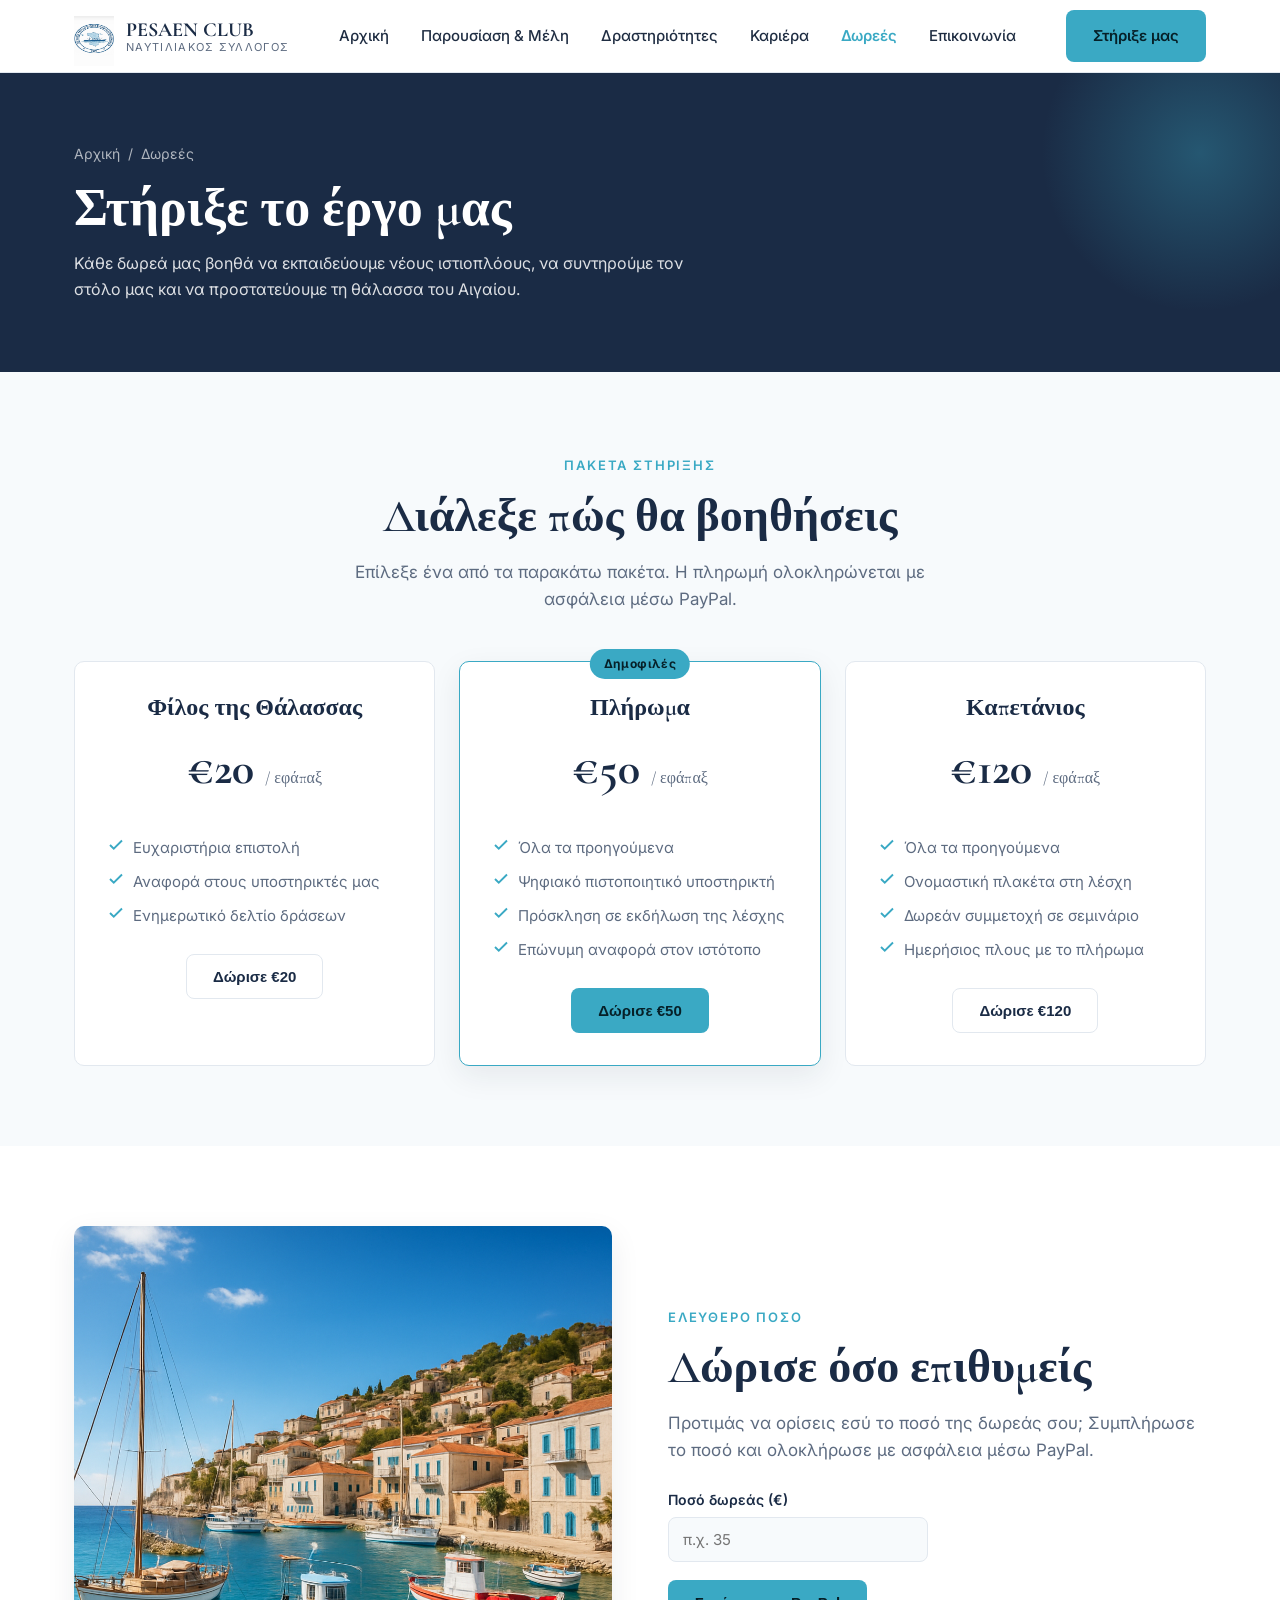
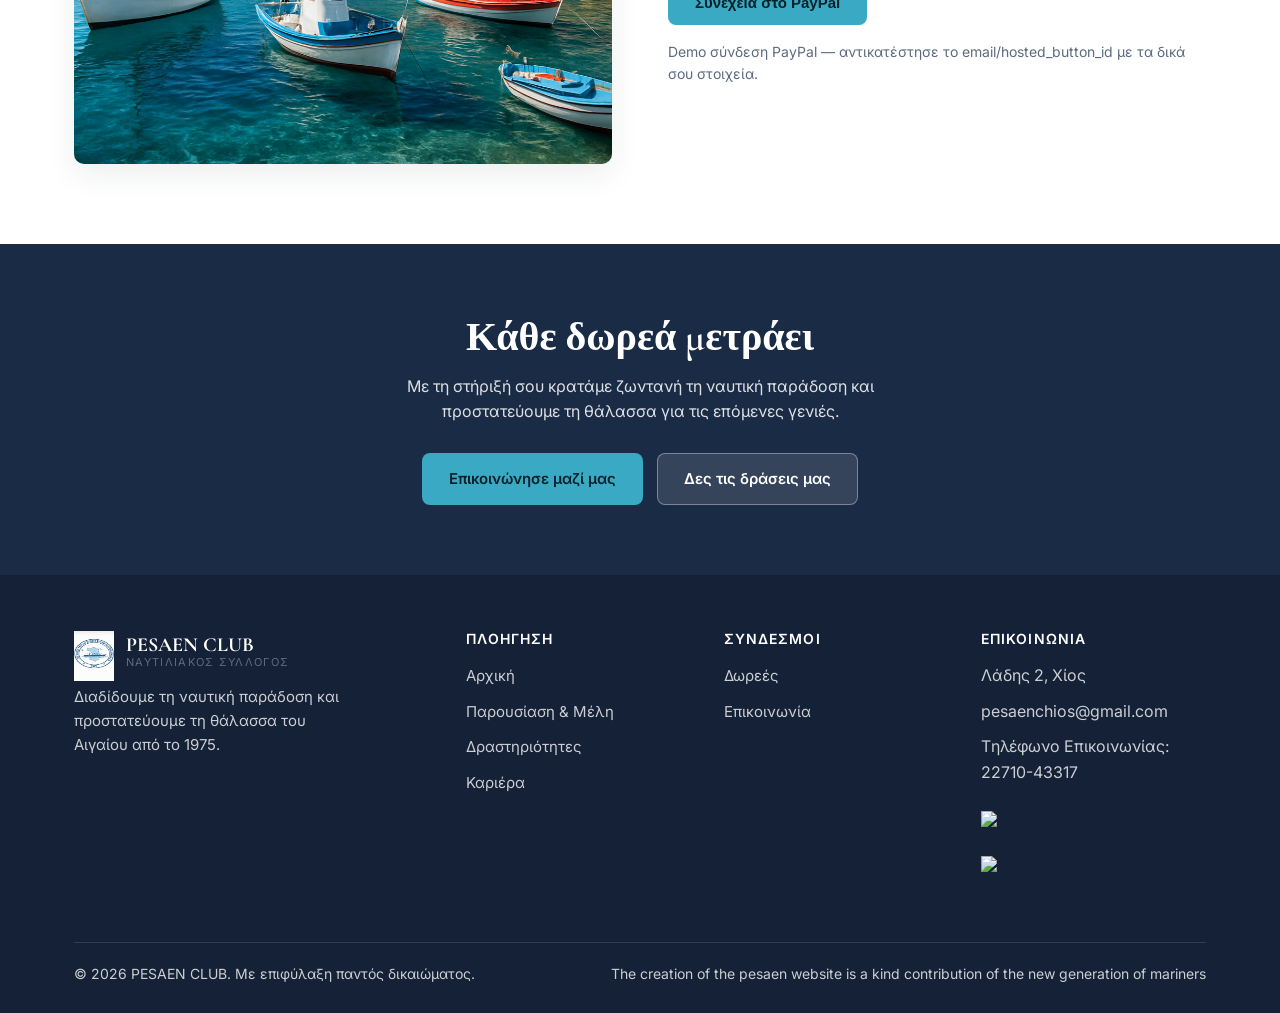
==== public/dorees.html @ 2e4c1d47 "1.0.0" ====
<!DOCTYPE html>
<html lang="el">
<head>
  <meta charset="UTF-8" />
  <meta name="viewport" content="width=device-width, initial-scale=1.0" />
  <title>Δωρεές — Pesaen Club</title>
  <link rel="stylesheet" href="css/styles.css" />
</head>
<body>

  <!-- HEADER -->
  <header class="site-header">
    <div class="container nav">
      <a class="brand" href="index.html">
        <span class="brand__mark"><img src="pesaenlogo.jpeg" width="70" height="50"></span>
        <span class="brand__text">
          <span class="brand__name">PESAEN CLUB</span>
          <span class="brand__sub">Ναυτιλιακός Σύλλογος</span>
        </span>
      </a>
      <ul class="nav__links">
        <li><a href="index.html">Αρχική</a></li>
        <li><a href="parousiasi.html">Παρουσίαση &amp; Μέλη</a></li>
        <li><a href="drastiriotites.html">Δραστηριότητες</a></li>
        <li><a href="kariera.html">Καριέρα</a></li>
        <li><a href="dorees.html" class="active">Δωρεές</a></li>
        <li><a href="epikoinonia.html">Επικοινωνία</a></li>
      </ul>
      <div class="nav__cta">
        <a href="dorees.html" class="btn btn--primary">Στήριξε μας</a>
        <button class="nav__toggle" aria-label="Μενού"><span></span></button>
      </div>
    </div>
  </header>

  <!-- PAGE HERO -->
  <section class="page-hero">
    <div class="container">
      <div class="breadcrumb"><a href="index.html">Αρχική</a> &nbsp;/&nbsp; Δωρεές</div>
      <h1>Στήριξε το έργο μας</h1>
      <p>Κάθε δωρεά μας βοηθά να εκπαιδεύουμε νέους ιστιοπλόους, να συντηρούμε τον στόλο μας και να προστατεύουμε τη θάλασσα του Αιγαίου.</p>
    </div>
  </section>

  <!-- TIERS -->
  <section class="section">
    <div class="container">
      <div class="text-center" style="margin-bottom:48px">
        <span class="eyebrow">Πακέτα στήριξης</span>
        <h2 class="section-title">Διάλεξε πώς θα βοηθήσεις</h2>
        <p class="section-lead center-block text-center">Επίλεξε ένα από τα παρακάτω πακέτα. Η πληρωμή ολοκληρώνεται με ασφάλεια μέσω PayPal.</p>
      </div>

      <div class="grid grid--3">
        <!-- Tier 1 -->
        <article class="tier">
          <h3>Φίλος της Θάλασσας</h3>
          <div class="tier__price">€20 <small>/ εφάπαξ</small></div>
          <ul>
            <li>
              <svg width="18" height="18" viewBox="0 0 24 24" fill="none" stroke="currentColor" stroke-width="2.5"><polyline points="20 6 9 17 4 12"/></svg>
              <span>Ευχαριστήρια επιστολή</span>
            </li>
            <li>
              <svg width="18" height="18" viewBox="0 0 24 24" fill="none" stroke="currentColor" stroke-width="2.5"><polyline points="20 6 9 17 4 12"/></svg>
              <span>Αναφορά στους υποστηρικτές μας</span>
            </li>
            <li>
              <svg width="18" height="18" viewBox="0 0 24 24" fill="none" stroke="currentColor" stroke-width="2.5"><polyline points="20 6 9 17 4 12"/></svg>
              <span>Ενημερωτικό δελτίο δράσεων</span>
            </li>
          </ul>
          <!-- PayPal demo button — αντικατέστησε το hosted_button_id με το δικό σου -->
          <form class="paypal-form" action="https://www.paypal.com/donate" method="post" target="_blank">
            <input type="hidden" name="business" value="DEMO@aegeanmarine.gr" />
            <input type="hidden" name="currency_code" value="EUR" />
            <input type="hidden" name="amount" value="20" />
            <input type="hidden" name="item_name" value="Δωρεά — Φίλος της Θάλασσας" />
            <button type="submit" class="btn btn--outline">Δώρισε €20</button>
          </form>
        </article>

        <!-- Tier 2 (featured) -->
        <article class="tier tier--featured">
          <h3>Πλήρωμα</h3>
          <div class="tier__price">€50 <small>/ εφάπαξ</small></div>
          <ul>
            <li>
              <svg width="18" height="18" viewBox="0 0 24 24" fill="none" stroke="currentColor" stroke-width="2.5"><polyline points="20 6 9 17 4 12"/></svg>
              <span>Όλα τα προηγούμενα</span>
            </li>
            <li>
              <svg width="18" height="18" viewBox="0 0 24 24" fill="none" stroke="currentColor" stroke-width="2.5"><polyline points="20 6 9 17 4 12"/></svg>
              <span>Ψηφιακό πιστοποιητικό υποστηρικτή</span>
            </li>
            <li>
              <svg width="18" height="18" viewBox="0 0 24 24" fill="none" stroke="currentColor" stroke-width="2.5"><polyline points="20 6 9 17 4 12"/></svg>
              <span>Πρόσκληση σε εκδήλωση της λέσχης</span>
            </li>
            <li>
              <svg width="18" height="18" viewBox="0 0 24 24" fill="none" stroke="currentColor" stroke-width="2.5"><polyline points="20 6 9 17 4 12"/></svg>
              <span>Επώνυμη αναφορά στον ιστότοπο</span>
            </li>
          </ul>
          <form class="paypal-form" action="https://www.paypal.com/donate" method="post" target="_blank">
            <input type="hidden" name="business" value="DEMO@aegeanmarine.gr" />
            <input type="hidden" name="currency_code" value="EUR" />
            <input type="hidden" name="amount" value="50" />
            <input type="hidden" name="item_name" value="Δωρεά — Πλήρωμα" />
            <button type="submit" class="btn btn--primary">Δώρισε €50</button>
          </form>
        </article>

        <!-- Tier 3 -->
        <article class="tier">
          <h3>Καπετάνιος</h3>
          <div class="tier__price">€120 <small>/ εφάπαξ</small></div>
          <ul>
            <li>
              <svg width="18" height="18" viewBox="0 0 24 24" fill="none" stroke="currentColor" stroke-width="2.5"><polyline points="20 6 9 17 4 12"/></svg>
              <span>Όλα τα προηγούμενα</span>
            </li>
            <li>
              <svg width="18" height="18" viewBox="0 0 24 24" fill="none" stroke="currentColor" stroke-width="2.5"><polyline points="20 6 9 17 4 12"/></svg>
              <span>Ονομαστική πλακέτα στη λέσχη</span>
            </li>
            <li>
              <svg width="18" height="18" viewBox="0 0 24 24" fill="none" stroke="currentColor" stroke-width="2.5"><polyline points="20 6 9 17 4 12"/></svg>
              <span>Δωρεάν συμμετοχή σε σεμινάριο</span>
            </li>
            <li>
              <svg width="18" height="18" viewBox="0 0 24 24" fill="none" stroke="currentColor" stroke-width="2.5"><polyline points="20 6 9 17 4 12"/></svg>
              <span>Ημερήσιος πλους με το πλήρωμα</span>
            </li>
          </ul>
          <form class="paypal-form" action="https://www.paypal.com/donate" method="post" target="_blank">
            <input type="hidden" name="business" value="DEMO@aegeanmarine.gr" />
            <input type="hidden" name="currency_code" value="EUR" />
            <input type="hidden" name="amount" value="120" />
            <input type="hidden" name="item_name" value="Δωρεά — Καπετάνιος" />
            <button type="submit" class="btn btn--outline">Δώρισε €120</button>
          </form>
        </article>
      </div>
    </div>
  </section>

  <!-- CUSTOM AMOUNT -->
  <section class="section section--alt">
    <div class="container">
      <div class="feature">
        <div class="feature__img">
          <img src="images/harbor.png" alt="Λιμάνι με ιστιοφόρα στο Αιγαίο" />
        </div>
        <div>
          <span class="eyebrow">Ελεύθερο ποσό</span>
          <h2 class="section-title">Δώρισε όσο επιθυμείς</h2>
          <p class="section-lead">Προτιμάς να ορίσεις εσύ το ποσό της δωρεάς σου; Συμπλήρωσε το ποσό και ολοκλήρωσε με ασφάλεια μέσω PayPal.</p>
          <!-- PayPal custom amount demo -->
          <form class="paypal-form" action="https://www.paypal.com/donate" method="post" target="_blank" style="margin-top:24px">
            <input type="hidden" name="business" value="DEMO@aegeanmarine.gr" />
            <input type="hidden" name="currency_code" value="EUR" />
            <input type="hidden" name="item_name" value="Δωρεά — Ελεύθερο ποσό" />
            <div class="field" style="max-width:260px">
              <label for="custom-amount">Ποσό δωρεάς (€)</label>
              <input type="number" id="custom-amount" name="amount" min="1" step="1" placeholder="π.χ. 35" required />
            </div>
            <button type="submit" class="btn btn--primary">Συνέχεια στο PayPal</button>
          </form>
          <p style="margin-top:16px;color:var(--muted);font-size:14px">Demo σύνδεση PayPal — αντικατέστησε το email/hosted_button_id με τα δικά σου στοιχεία.</p>
        </div>
      </div>
    </div>
  </section>

  <!-- CTA -->
  <section class="cta-band">
    <div class="container">
      <h2>Κάθε δωρεά μετράει</h2>
      <p>Με τη στήριξή σου κρατάμε ζωντανή τη ναυτική παράδοση και προστατεύουμε τη θάλασσα για τις επόμενες γενιές.</p>
      <div class="hero__actions">
        <a href="epikoinonia.html" class="btn btn--primary">Επικοινώνησε μαζί μας</a>
        <a href="drastiriotites.html" class="btn btn--ghost-light">Δες τις δράσεις μας</a>
      </div>
    </div>
  </section>

  <!-- FOOTER -->
  <footer class="site-footer">
    <div class="container">
      <div class="footer-grid">
        <div class="footer-brand">
          <a class="brand" href="index.html">
            <span class="brand__mark"><img src="pesaenlogo.jpeg" width="150" height="50"></span>
            <span class="brand__text">
              <span class="brand__name" style="color:#fff">PESAEN CLUB</span>
              <span class="brand__sub">Ναυτιλιακός Σύλλογος</span>
            </span>
          </a>
          <p>Διαδίδουμε τη ναυτική παράδοση και προστατεύουμε τη θάλασσα του Αιγαίου από το 1975.</p>
        </div>
        <div>
          <h4>Πλοήγηση</h4>
          <ul>
            <li><a href="index.html">Αρχική</a></li>
            <li><a href="parousiasi.html">Παρουσίαση &amp; Μέλη</a></li>
            <li><a href="drastiriotites.html">Δραστηριότητες</a></li>
            <li><a href="kariera.html">Καριέρα</a></li>
          </ul>
        </div>
        <div>
          <h4>Σύνδεσμοι</h4>
          <ul>
            <li><a href="dorees.html">Δωρεές</a></li>
            <li><a href="epikoinonia.html">Επικοινωνία</a></li>
          </ul>
        </div>
        <div>
          <h4>Επικοινωνία</h4>
          <ul>
            <li>Λάδης 2, Χίος</li>
            <li>pesaenchios@gmail.com</li>
            <li>Tηλέφωνο Επικοινωνίας: 22710-43317</li>
          </ul>
          <div class="socials">
            <a href="https://www.instagram.com/pesaenchios/"  target="_blank">
              <img src="https://cdn-icons-png.flaticon.com/24/2111/2111463.png" alt="Instagram" width="20" height="20"></a>
            <a href="https://www.facebook.com/pesaenchiou" target="_blank" class="fa fa-facebook">
              <img src="https://cdn-icons-png.flaticon.com/24/2111/2111392.png" alt="Facebook" width="20" height="20"></a>
          </div>
        </div>
      </div>
      <div class="footer-bottom">
        <span>© 2026 PESAEN CLUB. Με επιφύλαξη παντός δικαιώματος.</span>
        <span>The creation of the pesaen website is a kind contribution of the new generation of mariners</span>
      </div>
    </div>
  </footer>

  <script src="js/main.js"></script>
</body>
</html>
---- public/css/styles.css ----
/* ===== Aegean Marine Club — Shared Styles ===== */
@import url('https://fonts.googleapis.com/css2?family=Cormorant+Garamond:wght@400;500;600;700&family=Inter:wght@400;500;600;700&display=swap');

:root {
  --navy: #1a2b45;
  --navy-deep: #142136;
  --teal: #3aa9c4;
  --teal-soft: #d6eef4;
  --bg: #f7fafc;
  --surface: #ffffff;
  --text: #1f2d42;
  --muted: #5d6b80;
  --border: #e2e8ef;
  --shadow: 0 10px 30px rgba(20, 33, 54, 0.08);
  --radius: 10px;
  --maxw: 1180px;
}

* { box-sizing: border-box; margin: 0; padding: 0; }

html { scroll-behavior: smooth; }

body {
  font-family: 'Inter', system-ui, sans-serif;
  color: var(--text);
  background: var(--bg);
  line-height: 1.6;
  -webkit-font-smoothing: antialiased;
}

h1, h2, h3, h4 {
  font-family: 'Cormorant Garamond', Georgia, serif;
  color: var(--navy);
  line-height: 1.15;
  font-weight: 600;
}

a { color: inherit; text-decoration: none; }
img { max-width: 100%; display: block; }

.container { width: 100%; max-width: var(--maxw); margin: 0 auto; padding: 0 24px; }

.section { padding: 80px 0; }
.section--alt { background: var(--surface); }

.eyebrow {
  display: inline-block;
  font-size: 13px;
  font-weight: 600;
  letter-spacing: 0.14em;
  text-transform: uppercase;
  color: var(--teal);
  margin-bottom: 14px;
}

.section-title { font-size: clamp(30px, 4vw, 46px); margin-bottom: 16px; }
.section-lead { color: var(--muted); max-width: 640px; font-size: 17px; }
.text-center { text-align: center; }
.center-block { margin-left: auto; margin-right: auto; }

/* ===== Buttons ===== */
.btn {
  display: inline-flex; align-items: center; gap: 8px;
  padding: 13px 26px; border-radius: 8px;
  font-weight: 600; font-size: 15px; cursor: pointer;
  border: 1px solid transparent; transition: all 0.2s ease;
}
.btn--primary { background: var(--teal); color: #062028; }
.btn--primary:hover { background: #2f93ab; transform: translateY(-1px); }
.btn--outline { background: transparent; color: var(--navy); border-color: var(--border); }
.btn--outline:hover { border-color: var(--teal); color: var(--teal); }
.btn--light { background: #fff; color: var(--navy); }
.btn--light:hover { transform: translateY(-1px); }
.btn--ghost-light { background: rgba(255,255,255,0.12); color: #fff; border-color: rgba(255,255,255,0.35); }
.btn--ghost-light:hover { background: rgba(255,255,255,0.22); }

/* ===== Header ===== */
.site-header {
  position: sticky; top: 0; z-index: 50;
  background: rgba(255, 255, 255, 0.92);
  backdrop-filter: blur(10px);
  border-bottom: 1px solid var(--border);
}
.nav { display: flex; align-items: center; justify-content: space-between; height: 72px; }
.brand { display: flex; align-items: center; gap: 12px; }
.brand__mark {
  width: 40px; height: 40px; border-radius: 9px;
  background: var(--navy); color: #fff;
  display: grid; place-items: center;
  font-family: 'Cormorant Garamond', serif; font-size: 22px; font-weight: 700;
}
.brand__text { display: flex; flex-direction: column; line-height: 1.1; }
.brand__name { font-family: 'Cormorant Garamond', serif; font-size: 20px; font-weight: 700; color: var(--navy); }
.brand__sub { font-size: 11px; letter-spacing: 0.12em; text-transform: uppercase; color: var(--muted); }

.nav__links { display: flex; align-items: center; gap: 4px; list-style: none; }
.nav__links a {
  padding: 9px 14px; border-radius: 7px; font-size: 15px; font-weight: 500;
  color: var(--text); transition: all 0.15s ease;
}
.nav__links a:hover { background: var(--teal-soft); color: var(--navy); }
.nav__links a.active { color: var(--teal); font-weight: 600; }

.nav__cta { display: flex; align-items: center; gap: 12px; }
.nav__toggle {
  display: none; width: 44px; height: 44px; border: 1px solid var(--border);
  border-radius: 8px; background: #fff; cursor: pointer; align-items: center; justify-content: center;
}
.nav__toggle span, .nav__toggle span::before, .nav__toggle span::after {
  content: ''; display: block; width: 20px; height: 2px; background: var(--navy); position: relative; transition: 0.2s;
}
.nav__toggle span::before { position: absolute; top: -6px; }
.nav__toggle span::after { position: absolute; top: 6px; }

@media (max-width: 880px) {
  .nav__links {
    position: absolute; top: 72px; left: 0; right: 0;
    flex-direction: column; align-items: stretch; gap: 0;
    background: #fff; border-bottom: 1px solid var(--border);
    padding: 8px 16px 16px; box-shadow: var(--shadow);
    display: none;
  }
  .nav__links.open { display: flex; }
  .nav__links a { padding: 13px 12px; border-radius: 8px; }
  .nav__toggle { display: flex; }
  .nav__cta .btn { display: none; }
}

/* ===== Hero ===== */
.hero { position: relative; min-height: 86vh; display: flex; align-items: center; overflow: hidden; }
.hero__slides { position: absolute; inset: 0; }
.hero__slide {
  position: absolute; inset: 0; opacity: 0; transition: opacity 1s ease;
  background-size: cover; background-position: center;
}
.hero__slide.active { opacity: 1; }
.hero__overlay {
  position: absolute; inset: 0;
  background: linear-gradient(90deg, rgba(20,33,54,0.82) 0%, rgba(20,33,54,0.55) 50%, rgba(20,33,54,0.35) 100%);
}
.hero__inner { position: relative; z-index: 2; color: #fff; max-width: 660px; padding: 60px 0; }
.hero__inner .eyebrow { color: var(--teal); }
.hero h1 { color: #fff; font-size: clamp(40px, 6vw, 68px); margin-bottom: 20px; }
.hero p { font-size: 19px; color: rgba(255,255,255,0.9); margin-bottom: 32px; max-width: 540px; }
.hero__actions { display: flex; gap: 14px; flex-wrap: wrap; }

.hero__dots { position: absolute; bottom: 28px; left: 0; right: 0; z-index: 3; display: flex; gap: 10px; justify-content: center; }
.hero__dots button {
  width: 38px; height: 4px; border-radius: 2px; border: none; cursor: pointer;
  background: rgba(255,255,255,0.4); transition: 0.2s;
}
.hero__dots button.active { background: var(--teal); }

/* ===== Page header (inner pages) ===== */
.page-hero {
  background: var(--navy); color: #fff; padding: 70px 0;
  position: relative; overflow: hidden;
}
.page-hero::after {
  content: ''; position: absolute; right: -80px; top: -80px; width: 320px; height: 320px;
  background: radial-gradient(circle, rgba(58,169,196,0.35), transparent 70%);
}
.page-hero h1 { color: #fff; font-size: clamp(34px, 5vw, 52px); position: relative; }
.page-hero p { color: rgba(255,255,255,0.85); max-width: 620px; margin-top: 12px; position: relative; }
.breadcrumb { font-size: 14px; color: rgba(255,255,255,0.65); margin-bottom: 14px; position: relative; }
.breadcrumb a:hover { color: var(--teal); }

/* ===== Stats ===== */
.stats { display: grid; grid-template-columns: repeat(3, 1fr); gap: 24px; }
.stat { text-align: center; padding: 28px 16px; background: var(--surface); border: 5px solid var(--border); border-radius: var(--radius); }
.stat__num { font-family: 'Cormorant Garamond', serif; font-size: 44px; font-weight: 700; color: var(--teal); }
.stat__label { font-size: 14px; color: var(--muted); margin-top: 4px; }

/* ===== Grid cards ===== */
.grid { display: grid; gap: 24px; }
.grid--2 { grid-template-columns: repeat(2, 1fr); }
.grid--3 { grid-template-columns: repeat(3, 1fr); }

.card {
  background: var(--surface); border: 1px solid var(--border); border-radius: var(--radius);
  padding: 28px; transition: transform 0.2s ease, box-shadow 0.2s ease;
}
.card:hover { transform: translateY(-4px); box-shadow: var(--shadow); }
.card__icon {
  width: 48px; height: 48px; border-radius: 10px; background: var(--teal-soft);
  display: grid; place-items: center; color: var(--navy); margin-bottom: 16px;
}
.card__icon svg { width: 24px; height: 24px; }
.card h3 { font-size: 23px; margin-bottom: 8px; }
.card p { color: var(--muted); font-size: 15px; }

/* ===== Two-column feature ===== */
.feature { display: grid; grid-template-columns: 1fr 1fr; gap: 56px; align-items: center; }
.feature__img img { border-radius: var(--radius); box-shadow: var(--shadow); width: 100%; height: 100%; object-fit: cover; }
.feature ul { list-style: none; margin-top: 20px; display: grid; gap: 12px; }
.feature li { display: flex; gap: 10px; align-items: flex-start; color: var(--text); }
.feature li svg { color: var(--teal); flex-shrink: 0; margin-top: 3px; }

/* ===== Members / team ===== */
.member { text-align: center; }
.member__avatar {
  width: 96px; height: 96px; border-radius: 50%; margin: 0 auto 14px;
  background: var(--navy); color: #fff; display: grid; place-items: center;
  font-family: 'Cormorant Garamond', serif; font-size: 32px; font-weight: 600;
}
.member h4 { font-size: 20px; }
.member span { font-size: 14px; color: var(--teal); font-weight: 600; }

/* ===== Donations ===== */
.tier {
  background: var(--surface); border: 1px solid var(--border); border-radius: var(--radius);
  padding: 32px; text-align: center; display: flex; flex-direction: column;
}
.tier--featured { border-color: var(--teal); box-shadow: var(--shadow); position: relative; }
.tier--featured::before {
  content: 'Δημοφιλές'; position: absolute; top: -13px; left: 50%; transform: translateX(-50%);
  background: var(--teal); color: #062028; font-size: 12px; font-weight: 700;
  padding: 5px 14px; border-radius: 20px; letter-spacing: 0.05em;
}
.tier h3 { font-size: 24px; }
.tier__price { font-family: 'Cormorant Garamond', serif; font-size: 46px; font-weight: 700; color: var(--navy); margin: 10px 0; }
.tier__price small { font-size: 16px; color: var(--muted); font-weight: 400; }
.tier ul { list-style: none; text-align: left; margin: 20px 0 26px; display: grid; gap: 10px; }
.tier li { display: flex; gap: 8px; color: var(--muted); font-size: 15px; }
.tier li svg { color: var(--teal); flex-shrink: 0; }
.tier .btn { margin-top: auto; justify-content: center; }

/* ===== Contact ===== */
.contact-grid { display: grid; grid-template-columns: 1fr 1.2fr; gap: 48px; align-items: start; }
.contact-info { display: grid; gap: 22px; }
.contact-info__item { display: flex; gap: 14px; align-items: flex-start; }
.contact-info__item svg { color: var(--teal); flex-shrink: 0; margin-top: 3px; }
.contact-info__item strong { display: block; color: var(--navy); }
.contact-info__item span { color: var(--muted); font-size: 15px; }

.form { background: var(--surface); border: 1px solid var(--border); border-radius: var(--radius); padding: 32px; }
.form-row { display: grid; grid-template-columns: 1fr 1fr; gap: 16px; }
.field { margin-bottom: 18px; }
.field label { display: block; font-size: 14px; font-weight: 600; margin-bottom: 6px; color: var(--navy); }
.field input, .field textarea, .field select {
  width: 100%; padding: 12px 14px; border: 1px solid var(--border); border-radius: 8px;
  font-family: inherit; font-size: 15px; background: var(--bg); color: var(--text);
}
.field input:focus, .field textarea:focus, .field select:focus { outline: none; border-color: var(--teal); background: #fff; }
.form__success { display: none; background: var(--teal-soft); color: var(--navy); padding: 14px; border-radius: 8px; margin-bottom: 18px; font-weight: 500; }
.form__success.show { display: block; }

.map-embed { border: 0; width: 100%; height: 280px; border-radius: var(--radius); margin-top: 16px; }

/* ===== CTA band ===== */
.cta-band { background: var(--navy); color: #fff; text-align: center; padding: 70px 0; }
.cta-band h2 { color: #fff; font-size: clamp(28px, 4vw, 40px); margin-bottom: 14px; }
.cta-band p { color: rgba(255,255,255,0.85); max-width: 540px; margin: 0 auto 28px; }
.cta-band .hero__actions { justify-content: center; }

/* ===== Footer ===== */
.site-footer { background: var(--navy-deep); color: rgba(255,255,255,0.78); padding: 56px 0 28px; }
.footer-grid { display: grid; grid-template-columns: 1.6fr 1fr 1fr 1fr; gap: 32px; }
.footer-grid h4 { color: #fff; font-family: 'Inter', sans-serif; font-size: 14px; letter-spacing: 0.08em; text-transform: uppercase; margin-bottom: 16px; font-weight: 600; }
.footer-grid ul { list-style: none; display: grid; gap: 10px; }
.footer-grid a { font-size: 15px; transition: 0.15s; }
.footer-grid a:hover { color: var(--teal); }
.footer-brand p { font-size: 15px; margin-top: 14px; max-width: 280px; }
.footer-bottom {
  border-top: 1px solid rgba(255,255,255,0.12); margin-top: 40px; padding-top: 20px;
  display: flex; justify-content: space-between; flex-wrap: wrap; gap: 10px; font-size: 14px;
}

.socials a {
  margin: 0 10px;
  color: white;
  text-decoration: none;
}

/* ===== Responsive ===== */
@media (max-width: 980px) {
  .stats { grid-template-columns: repeat(2, 1fr); }
  .grid--3 { grid-template-columns: repeat(2, 1fr); }
  .feature { grid-template-columns: 1fr; gap: 32px; }
  .contact-grid { grid-template-columns: 1fr; }
  .footer-grid { grid-template-columns: 1fr 1fr; }
}
@media (max-width: 620px) {
  .section { padding: 56px 0; }
  .grid--2, .grid--3 { grid-template-columns: 1fr; }
  .form-row { grid-template-columns: 1fr; }
  .footer-grid { grid-template-columns: 1fr; }
  .footer-bottom { flex-direction: column; }
}
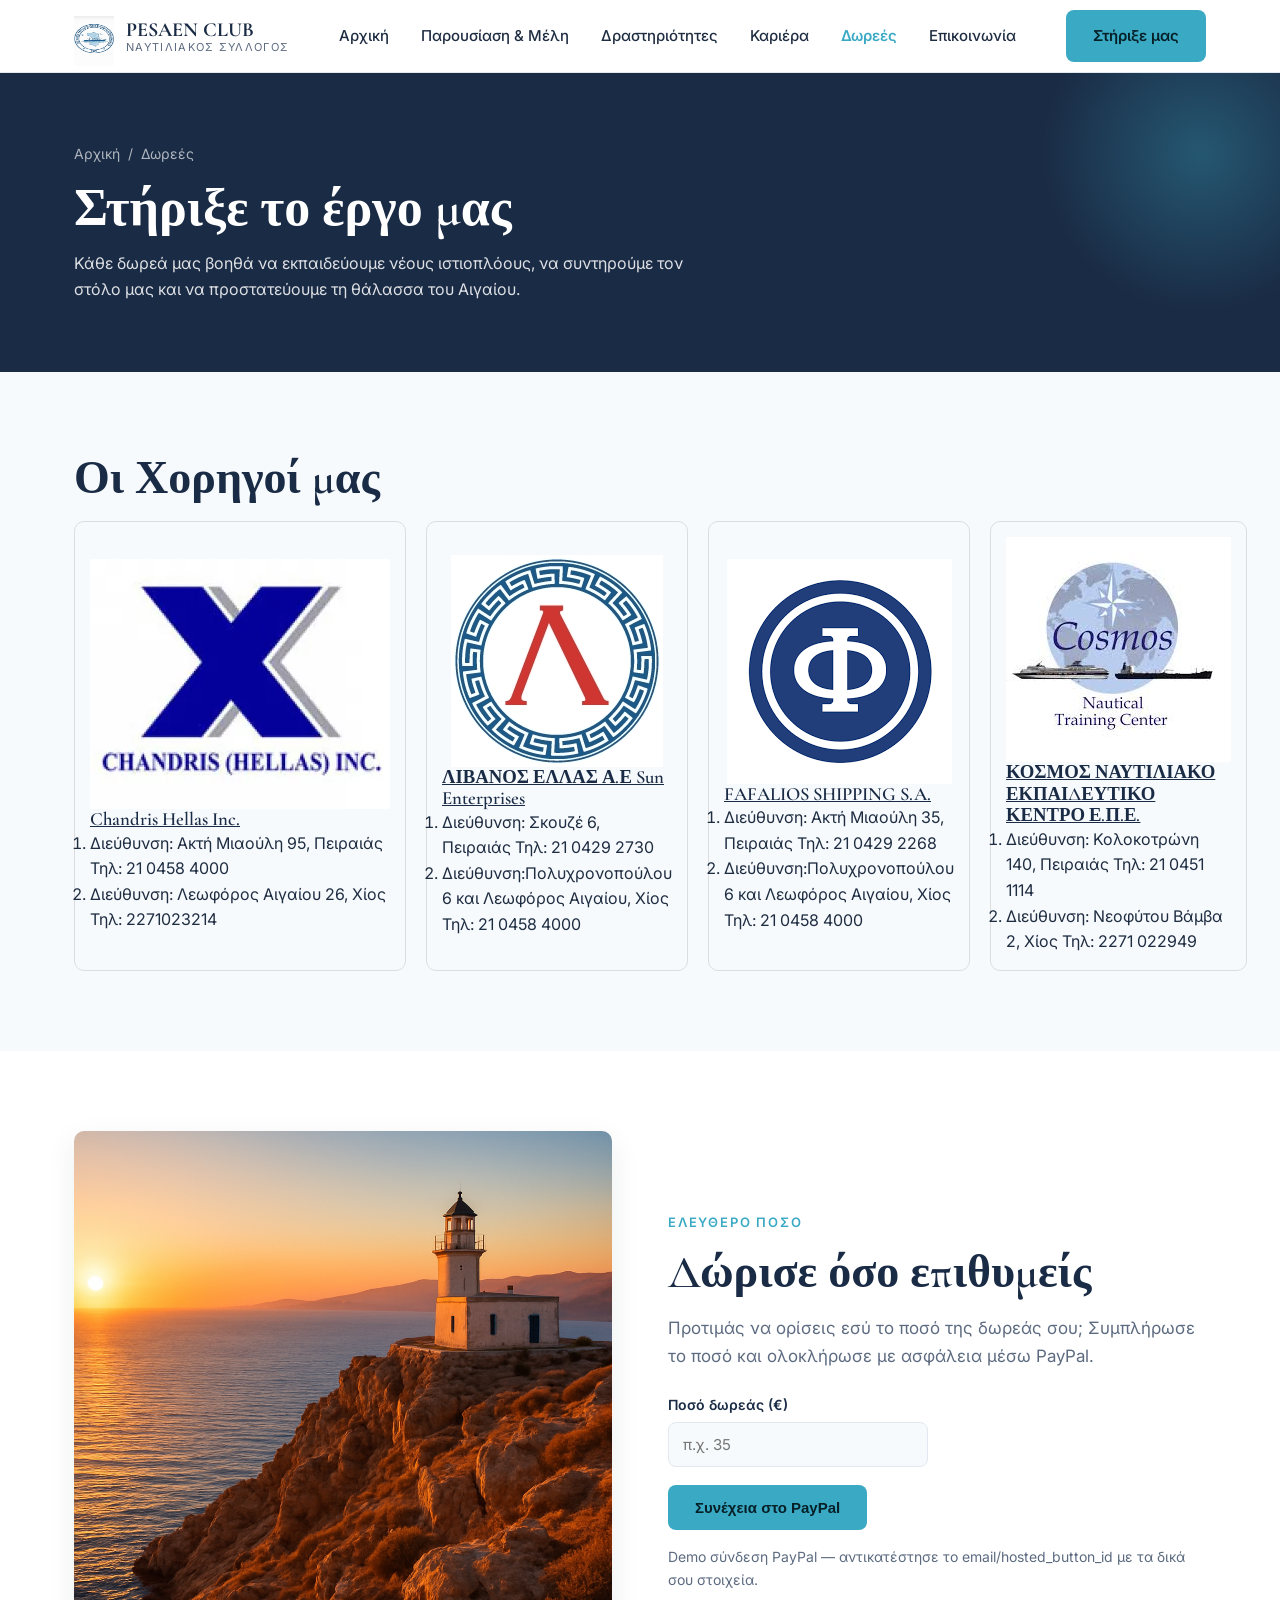
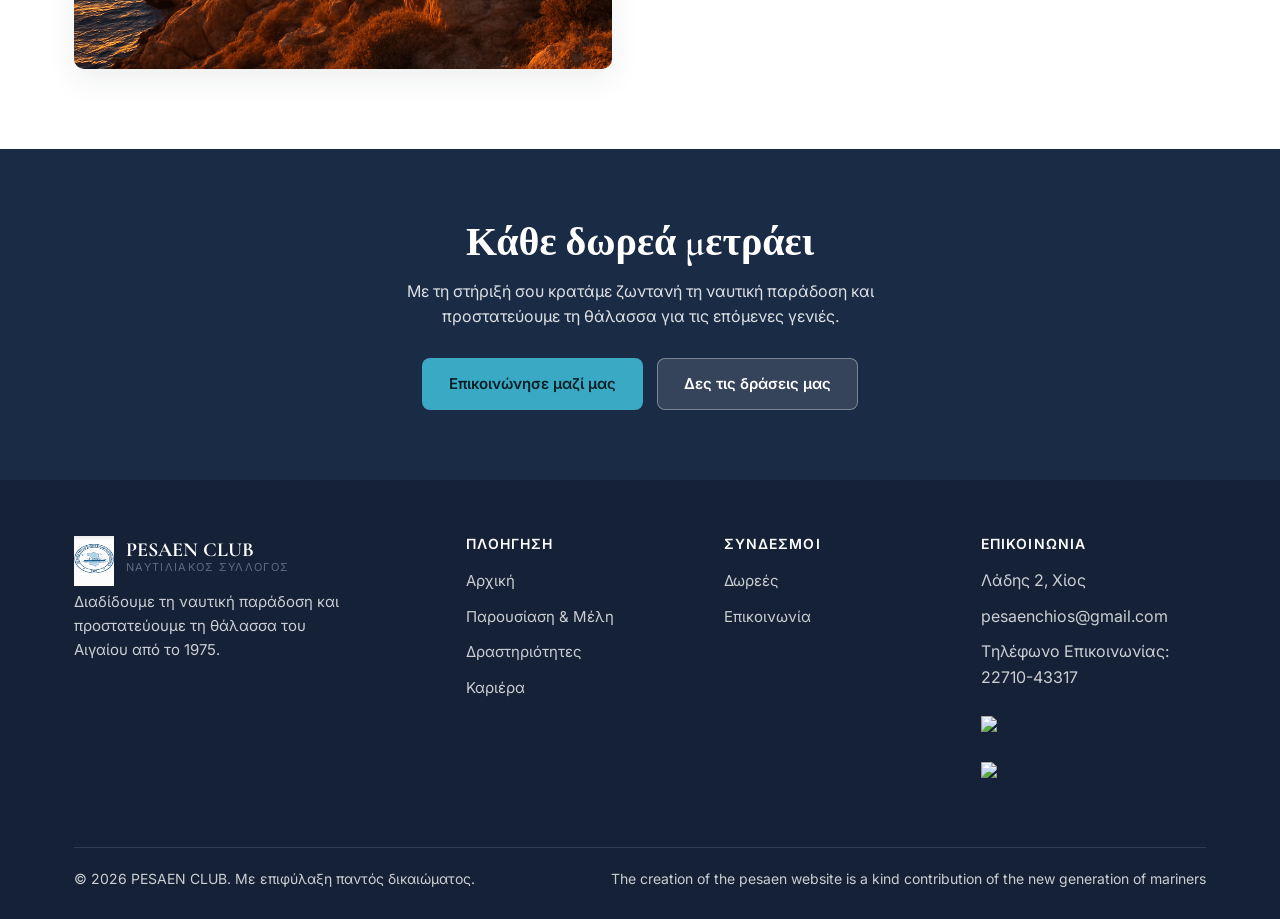
==== commit 67e7fbb9: "1.0.1" ====
--- a/public/dorees.html
+++ b/public/dorees.html
@@ -42,115 +42,76 @@
     </div>
   </section>
 
-  <!-- TIERS -->
-  <section class="section">
-    <div class="container">
-      <div class="text-center" style="margin-bottom:48px">
-        <span class="eyebrow">Πακέτα στήριξης</span>
-        <h2 class="section-title">Διάλεξε πώς θα βοηθήσεις</h2>
-        <p class="section-lead center-block text-center">Επίλεξε ένα από τα παρακάτω πακέτα. Η πληρωμή ολοκληρώνεται με ασφάλεια μέσω PayPal.</p>
-      </div>
-
-      <div class="grid grid--3">
-        <!-- Tier 1 -->
-        <article class="tier">
-          <h3>Φίλος της Θάλασσας</h3>
-          <div class="tier__price">€20 <small>/ εφάπαξ</small></div>
-          <ul>
-            <li>
-              <svg width="18" height="18" viewBox="0 0 24 24" fill="none" stroke="currentColor" stroke-width="2.5"><polyline points="20 6 9 17 4 12"/></svg>
-              <span>Ευχαριστήρια επιστολή</span>
-            </li>
-            <li>
-              <svg width="18" height="18" viewBox="0 0 24 24" fill="none" stroke="currentColor" stroke-width="2.5"><polyline points="20 6 9 17 4 12"/></svg>
-              <span>Αναφορά στους υποστηρικτές μας</span>
-            </li>
-            <li>
-              <svg width="18" height="18" viewBox="0 0 24 24" fill="none" stroke="currentColor" stroke-width="2.5"><polyline points="20 6 9 17 4 12"/></svg>
-              <span>Ενημερωτικό δελτίο δράσεων</span>
-            </li>
-          </ul>
-          <!-- PayPal demo button — αντικατέστησε το hosted_button_id με το δικό σου -->
-          <form class="paypal-form" action="https://www.paypal.com/donate" method="post" target="_blank">
-            <input type="hidden" name="business" value="DEMO@aegeanmarine.gr" />
-            <input type="hidden" name="currency_code" value="EUR" />
-            <input type="hidden" name="amount" value="20" />
-            <input type="hidden" name="item_name" value="Δωρεά — Φίλος της Θάλασσας" />
-            <button type="submit" class="btn btn--outline">Δώρισε €20</button>
-          </form>
-        </article>
-
-        <!-- Tier 2 (featured) -->
-        <article class="tier tier--featured">
-          <h3>Πλήρωμα</h3>
-          <div class="tier__price">€50 <small>/ εφάπαξ</small></div>
-          <ul>
-            <li>
-              <svg width="18" height="18" viewBox="0 0 24 24" fill="none" stroke="currentColor" stroke-width="2.5"><polyline points="20 6 9 17 4 12"/></svg>
-              <span>Όλα τα προηγούμενα</span>
-            </li>
-            <li>
-              <svg width="18" height="18" viewBox="0 0 24 24" fill="none" stroke="currentColor" stroke-width="2.5"><polyline points="20 6 9 17 4 12"/></svg>
-              <span>Ψηφιακό πιστοποιητικό υποστηρικτή</span>
-            </li>
-            <li>
-              <svg width="18" height="18" viewBox="0 0 24 24" fill="none" stroke="currentColor" stroke-width="2.5"><polyline points="20 6 9 17 4 12"/></svg>
-              <span>Πρόσκληση σε εκδήλωση της λέσχης</span>
-            </li>
-            <li>
-              <svg width="18" height="18" viewBox="0 0 24 24" fill="none" stroke="currentColor" stroke-width="2.5"><polyline points="20 6 9 17 4 12"/></svg>
-              <span>Επώνυμη αναφορά στον ιστότοπο</span>
-            </li>
-          </ul>
-          <form class="paypal-form" action="https://www.paypal.com/donate" method="post" target="_blank">
-            <input type="hidden" name="business" value="DEMO@aegeanmarine.gr" />
-            <input type="hidden" name="currency_code" value="EUR" />
-            <input type="hidden" name="amount" value="50" />
-            <input type="hidden" name="item_name" value="Δωρεά — Πλήρωμα" />
-            <button type="submit" class="btn btn--primary">Δώρισε €50</button>
-          </form>
-        </article>
-
-        <!-- Tier 3 -->
-        <article class="tier">
-          <h3>Καπετάνιος</h3>
-          <div class="tier__price">€120 <small>/ εφάπαξ</small></div>
-          <ul>
-            <li>
-              <svg width="18" height="18" viewBox="0 0 24 24" fill="none" stroke="currentColor" stroke-width="2.5"><polyline points="20 6 9 17 4 12"/></svg>
-              <span>Όλα τα προηγούμενα</span>
-            </li>
-            <li>
-              <svg width="18" height="18" viewBox="0 0 24 24" fill="none" stroke="currentColor" stroke-width="2.5"><polyline points="20 6 9 17 4 12"/></svg>
-              <span>Ονομαστική πλακέτα στη λέσχη</span>
-            </li>
-            <li>
-              <svg width="18" height="18" viewBox="0 0 24 24" fill="none" stroke="currentColor" stroke-width="2.5"><polyline points="20 6 9 17 4 12"/></svg>
-              <span>Δωρεάν συμμετοχή σε σεμινάριο</span>
-            </li>
-            <li>
-              <svg width="18" height="18" viewBox="0 0 24 24" fill="none" stroke="currentColor" stroke-width="2.5"><polyline points="20 6 9 17 4 12"/></svg>
-              <span>Ημερήσιος πλους με το πλήρωμα</span>
-            </li>
-          </ul>
-          <form class="paypal-form" action="https://www.paypal.com/donate" method="post" target="_blank">
-            <input type="hidden" name="business" value="DEMO@aegeanmarine.gr" />
-            <input type="hidden" name="currency_code" value="EUR" />
-            <input type="hidden" name="amount" value="120" />
-            <input type="hidden" name="item_name" value="Δωρεά — Καπετάνιος" />
-            <button type="submit" class="btn btn--outline">Δώρισε €120</button>
-          </form>
-        </article>
-      </div>
-    </div>
-  </section>
-
+<!-- sponsors -->
+<section class="section">
+  <div class="container">
+      <h2 class="section-title">Οι Χορηγοί μας</h2>
+
+      <div class="sponsors-grid">
+
+          <div class="sponsor-card">
+              <a href="https://chandris-hellas.gr/" target="_blank">
+                  <img src="images/xadris.png" alt="Company 1" class="sponsor-logo">
+              </a>
+              <div text-align="left">
+              <h3><u>Chandris Hellas Inc.</u></h3>
+                <ol>
+              <li><p>Διεύθυνση: Ακτή Μιαούλη 95, Πειραιάς Τηλ: 21 0458 4000</p></li>
+              <li><p>Διεύθυνση: Λεωφόρος Αιγαίου 26, Χίος Τηλ: 2271023214</p></li>
+              </ol>
+            </div>
+          </div>
+
+          <div class="sponsor-card">
+              <a href="https://www.sunenterprises.gr/" target="_blank">
+                  <img src="images/libanos.jpg" alt="Company 2" class="sponsor-logo">
+              </a>
+              <div text-align="left">
+              <h3><u>ΛΙΒΑΝΟΣ ΕΛΛΑΣ Α.Ε Sun Enterprises</u></h3>
+              <ol>
+              <li><p>Διεύθυνση: Σκουζέ 6, Πειραιάς Τηλ: 21 0429 2730</p></li>
+              <li><p>Διεύθυνση:Πολυχρονοπούλου 6 και Λεωφόρος Αιγαίου, Χίος Τηλ: 21 0458 4000</p></li>
+            </ol>
+              </div>
+          </div>
+
+          <div class="sponsor-card">
+              <a href="https://fafalios.com/" target="_blank">
+                  <img src="images/fafagios.png" alt="Company 3" class="sponsor-logo">
+              </a>
+              <div text-align="left">
+              <h3><u>FAFALIOS SHIPPING S.A.</u></h3>
+                <ol>
+              <li><p>Διεύθυνση: Ακτή Μιαούλη 35, Πειραιάς Τηλ: 21 0429 2268</p></li>
+              <li><p>Διεύθυνση:Πολυχρονοπούλου 6 και Λεωφόρος Αιγαίου, Χίος Τηλ: 21 0458 4000</p></li>
+              </ol>
+          </div>
+            </div>
+
+          <div class="sponsor-card">
+              <a href="https://www.cosmostraining.gr/" target="_blank">
+                  <img src="images/cosmos.png" alt="Company 3" class="sponsor-logo">
+              </a>
+              <div text-align="left">
+              <h3><u>ΚΟΣΜΟΣ ΝΑΥΤΙΛΙΑΚΟ ΕΚΠΑΙΔΕΥΤΙΚΟ ΚΕΝΤΡΟ Ε.Π.Ε.</u></h3>
+                <ol>
+              <li><p>Διεύθυνση: Κολοκοτρώνη 140, Πειραιάς Τηλ: 21 0451 1114</p></li>
+              <li><p>Διεύθυνση: Νεοφύτου Βάμβα 2, Χίος Τηλ: 2271 022949</p></li>
+                </ol>
+          </div>
+          </div>
+
+      </div>
+  </div>
+</section>
+
+  
   <!-- CUSTOM AMOUNT -->
   <section class="section section--alt">
     <div class="container">
       <div class="feature">
         <div class="feature__img">
-          <img src="images/harbor.png" alt="Λιμάνι με ιστιοφόρα στο Αιγαίο" />
+          <img src="images/lighthouse.png" alt="Λιμάνι με ιστιοφόρα στο Αιγαίο" />
         </div>
         <div>
           <span class="eyebrow">Ελεύθερο ποσό</span>
--- a/public/css/styles.css
+++ b/public/css/styles.css
@@ -287,3 +287,28 @@
   .footer-grid { grid-template-columns: 1fr; }
   .footer-bottom { flex-direction: column; }
 }
+
+.sponsors-grid{
+    display:grid;
+    grid-template-columns:repeat(4, 1fr);
+    gap:20px;
+}
+
+.sponsor-card{
+  display:flex;
+    flex-direction:column;
+    align-items:center;
+    justify-content:center;
+    padding:15px;
+    border:1px solid #ddd;
+    border-radius:10px;
+    text-decoration:none;
+    color:inherit;
+}
+
+.sponsor-logo{
+    max-width:400px;
+    max-height:400px;
+    object-fit:contain;
+    align-content: center;
+}
